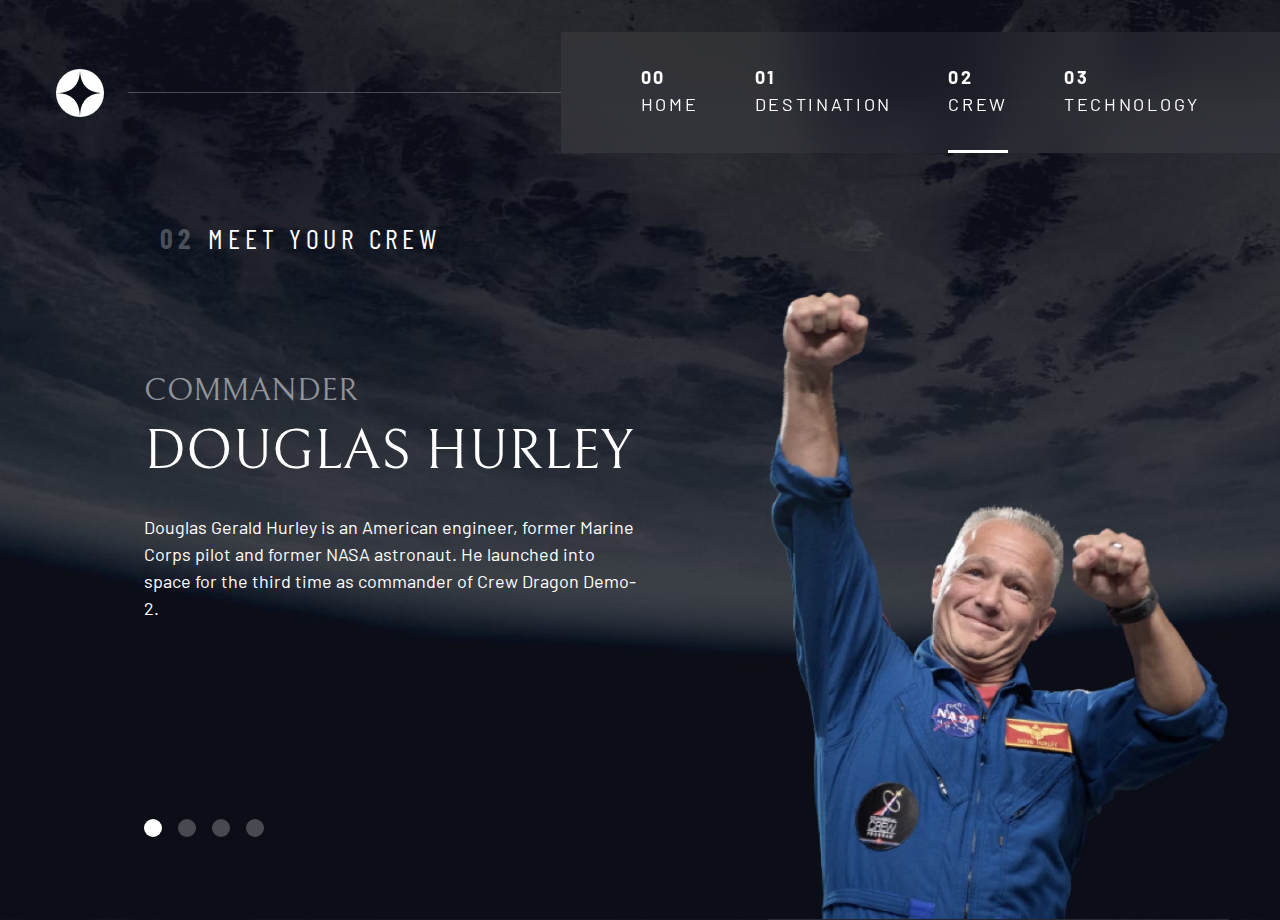
==== crew.html @ fe909b0f "File reorganization" ====
<!DOCTYPE html>
<html lang="en">
<head>
  <meta charset="UTF-8">
  <meta name="viewport" content="width=device-width, initial-scale=1.0">

  <link rel="icon" type="image/png" sizes="32x32" href="./assets/favicon-32x32.png">
  <!-- Google fonts -->
  <link rel="preconnect" href="https://fonts.googleapis.com">
  <link rel="preconnect" href="https://fonts.gstatic.com" crossorigin>
  <link
    href="https://fonts.googleapis.com/css2?family=Barlow+Condensed:wght@400;700&family=Bellefair&family=Barlow:wght@400;700&display=swap"
    rel="stylesheet">
  
  <!-- Our custom CSS -->
  <link rel="stylesheet" href="index.css">
  
  <title>Frontend Mentor | Space tourism website</title>
  <script src="index.js" defer></script>
  <script src="tabs.js" type="module" defer></script>
  <script src="crew.js" type="module" defer></script>
  
  <title>Frontend Mentor | Space tourism website</title>
</head>

<body class="crew">
  <a class="skip-to-content" href="#main">Skip to content</a>
  <header class="primary-header flex">
    <div>
      <img src="./assets/shared/logo.svg" alt="space-tourism-logo" class="logo">
    </div>
    <button class="mobile-nav-toggle" aria-controls="primary-navigation"><span class="sr-only"
        aria-expanded="false">Menu</span></button>
    <nav>
      <ul id="primary-navigation" data-visible="false" class="primary-navigation underline-indicators flex">
        <li><a class="ff-sans-cond uppercase text-white letter-spacing-2" href="index.html"><span
              aria-hidden="true">00</span> Home</a></li>
        <li><a class="ff-sans-cond uppercase text-white letter-spacing-2"
            href="destination.html"><span aria-hidden="true">01</span> Destination</a></li>
        <li class="active"><a class="ff-sans-cond uppercase text-white letter-spacing-2" href="crew.html"><span
              aria-hidden="true">02</span> Crew</a></li>
        <li><a class="ff-sans-cond uppercase text-white letter-spacing-2" href="technology.html"><span
              aria-hidden="true">03</span> Technology</a></li>
      </ul>
    </nav>
  </header>

  <main id="main" class="grid-container grid-container--crew flow">
    <h1 class="numbered-title"><span aria-hidden="true">02</span>Meet your crew</h1>

    <div class="dot-indicators flex" role="tablist" aria-label="crew member list">
      <button aria-selected="true" role="tab" aria-controls="commander-tab" tabindex="0">
        <span class="sr-only">The commander</span></button>
      <button aria-selected="false" role="tab" aria-controls="specialist-tab" tabindex="-1">
        <span class="sr-only">The mission specialist</span></button>
      <button aria-selected="false" role="tab" aria-controls="pilot-tab" tabindex="-1">
        <span class="sr-only">The pilot</span></button>
      <button aria-selected="false" role="tab" aria-controls="engineer-tab" tabindex="-1">
        <span class="sr-only">The crew engineer</span></button>
    </div>
    
    <article class="crew-details flow" role="tabpanel" tabindex="0">
      <header class="flow flow--space-small">
        <h2 id="role" class="fs-600 ff-serif uppercase">Commander</h2>
        <p id="name" class="fs-700 uppercase ff-serif">Douglas Hurley</p>
      </header>
      
      <p id="bio">Douglas Gerald Hurley is an American engineer, former Marine Corps pilot
      and former NASA astronaut. He launched into space for the third time as
      commander of Crew Dragon Demo-2.</p>
    </article>
    
    <picture>
      <source id="image-webp" srcset="assets/crew/image-douglas-hurley.webp" type="image/webp">
      <img id="image-png" src="assets/crew/image-douglas-hurley.png" alt="Douglas Hurley">
    </picture>
  </main>

</body>
</html>
---- index.css ----
@import url("https://fonts.googleapis.com/css2?family=Barlow+Condensed:wght@400;700&family=Barlow:wght@400;700&family=Bellefair&display=swap");

/* ----------------------------- */
/*      Custom properties        */
/* ----------------------------- */

:root {
  /* colors */
  /* setting values like this allows for easier modification of alpha value */
  --clr-dark: 230 35% 7%;
  --clr-light: 231 77% 90%;
  --clr-white: 0 0% 100%;

  /* font-sizes */
  --fs-900: clamp(5rem, 8vw + 1rem, 9.375rem);
  --fs-800: 3.5rem;
  --fs-700: 1.5rem;
  --fs-600: 1rem;
  --fs-500: 1rem;
  --fs-400: 0.9375rem;
  --fs-300: 1rem;
  --fs-200: 0.875rem;

  /* font-families */
  --ff-serif: "Bellefair", serif;
  --ff-sans-cond: "Barlow Condensed", sans-serif;
  --ff-sans-normal: "Barlow", sans-serif;
}

/* Tablet screens */
@media (min-width: 35em) {
  :root {
    /* font-sizes */
    --fs-800: 5rem;
    --fs-700: 2.5rem;
    --fs-600: 1.5rem;
    --fs-500: 1.25rem;
    --fs-400: 1rem;
  }
}

/* Laptop screens */
@media (min-width: 45em) {
  :root {
    /* font-sizes */
    --fs-800: 6.25rem;
    --fs-700: 3.5rem;
    --fs-600: 2rem;
    --fs-500: 1.75rem;
    --fs-400: 1.125rem;
  }
}

/* ----------------------------- */
/*      Reset                    */
/* ----------------------------- */

/* Box sizing */
*,
*::before,
*::after {
  box-sizing: border-box;
}

/* Reset margins */

body,
h1,
h2,
h3,
h4,
h5,
p,
figure,
picture {
  margin: 0;
}

h1,
h2,
h3,
h4,
h5,
p {
  font-weight: 400;
}

/* set up the body */
body {
  font-family: var(--ff-sans-normal);
  font-size: var(--fs-400);
  color: hsl(var(--clr-white));
  background-color: hsl(var(--clr-dark));
  line-height: 1.5;
  min-height: 100vh;

  display: grid;
  grid-template-rows: min-content 1fr;

  overflow-x: hidden;
}

/* make images easier to work with */
img,
picture {
  max-width: 100%;
  display: block;
}

/* make forms elements easier to work with */
input,
button,
textarea,
select {
  font: inherit;
}

/* remove animations for people who've turned them off */
@media (prefers-reduced-motion: reduce) {
  *,
  *::before,
  *::after {
    animation-duration: 0.01ms !important;
    animation-iteration-count: 1 !important;
    transition-duration: 0.01ms !important;
    scroll-behavior: auto !important;
  }
}

/* ----------------------------- */
/*      Utility classes          */
/* ----------------------------- */

/* general */

.flex {
  display: flex;
  gap: var(--gap, 1rem);
}

.grid {
  display: grid;
  gap: var(--gap, 1rem);
}

.d-block {
  display: block;
}

.flow > *:where(:not(:first-child)) {
  margin-top: var(--flow-space, 1rem);
}

.flow--space-small {
  --flow-space: .75rem;
}

.container {
  /* logical property that looks at inline access (left/right) */
  padding-inline: 2em;
  margin-inline: auto;
  max-width: 80rem;
}

/* screen reader (assistive tech) */
.sr-only {
  position: absolute;
  width: 1px;
  height: 1px;
  padding: 0;
  margin: -1px;
  overflow: hidden;
  clip: rect(0, 0, 0, 0);
  white-space: nowrap;
  border: 0;
}

.skip-to-content {
  position: absolute;
  z-index: 9999;
  background: hsl(var(--clr-white));
  color: hsl(var(--clr-dark));
  padding: 0.5em 1em;
  margin-inline: auto;
  transform: translateY(-100%);
  transition: transform 250ms ease-in;
}

.skip-to-content:focus {
  transform: translateY(0);
}

/* colors */

.bg-dark {
  background-color: hsl(var(--clr-dark));
}
.bg-accent {
  background-color: hsl(var(--clr-light));
}
.bg-white {
  background-color: hsl(var(--clr-white));
}

.text-dark {
  color: hsl(var(--clr-dark));
}
.text-accent {
  color: hsl(var(--clr-light));
}
.text-white {
  color: hsl(var(--clr-white));
}

/* typography */
.ff-serif {
  font-family: var(--ff-serif);
}
.ff-cond {
  font-family: var(--ff-sans-cond);
}
.ff-sans-normal {
  font-family: var(--ff-sans-normal);
}

.letter-spacing-1 {
  letter-spacing: 4.75px;
}
.letter-spacing-2 {
  letter-spacing: 2.7px;
}
.letter-spacing-3 {
  letter-spacing: 2.35px;
}

.uppercase {
  text-transform: uppercase;
}

.fs-900 {
  font-size: var(--fs-900);
}
.fs-800 {
  font-size: var(--fs-800);
}
.fs-700 {
  font-size: var(--fs-700);
}
.fs-600 {
  font-size: var(--fs-600);
}
.fs-500 {
  font-size: var(--fs-500);
}
.fs-400 {
  font-size: var(--fs-400);
}
.fs-300 {
  font-size: var(--fs-300);
}
.fs-200 {
  font-size: var(--fs-200);
}

.fs-900,
.fs-800,
.fs-700,
.fs-600 {
  line-height: 1.1;
}

.numbered-title {
  font-family: var(--ff-sans-cond);
  font-size: var(--fs-500);
  text-transform: uppercase;
  letter-spacing: 4.72px;
}

.numbered-title span {
  margin-right: 0.5em;
  font-weight: 700;
  color: hsl(var(--clr-white) / 0.25);
}

/* ----------------------------- */
/*      Components        */
/* ----------------------------- */

.large-button {
  font-size: 2rem;
  position: relative;
  display: inline-grid;
  z-index: 1;
  place-items: center;
  padding: 0 1.5em;
  border-radius: 50%;
  aspect-ratio: 1;
  text-decoration: none;
}

.large-button::after {
  content: "";
  position: absolute;
  z-index: -1;
  background: hsl(var(--clr-white) / 0.15);
  width: 100%;
  height: 100%;
  border-radius: 50%;
  opacity: 0;
  transition: opacity 500ms linear, transform 50ms ease-in-out;
}

.large-button:hover::after,
.large-button:focus::after {
  opacity: 1;
  transform: scale(1.5);
}

/* primary-header */

.logo {
  margin: 1.5rem clamp(1.5rem, 5vw, 3.5rem);
}

.primary-header {
  justify-content: space-between;
  align-items: center;
}

.primary-navigation {
  --gap: clamp(1.5rem, 5vw, 3.5rem);
  --underline-gap: 2rem;
  list-style: none;
  padding: 0;
  margin: 0;
  background: hsl(var(--clr-dark) / 0.95);
}

.primary-navigation a {
  text-decoration: none;
}

.primary-navigation a > span {
  font-weight: 700;
  margin-right: 0.5em;
}

.mobile-nav-toggle {
  display: none;
}

@supports (backdrop-filter: blur(1.5rem)) {
  .primary-navigation {
    background: hsl(var(--clr-white) / 0.05);
    backdrop-filter: blur(1.5rem);
  }
}

@media (max-width: 35rem) {
  .primary-navigation {
    --underline-gap: 0.5rem;
    position: fixed;
    z-index: 1000;
    inset: 0 0 0 30%;
    list-style: none;
    padding: min(20rem, 15vh) 2rem;
    margin: 0;
    flex-direction: column;
    transform: translateX(100%);
    transition: transform 500ms ease-in-out;
  }

  .primary-navigation[data-visible="true"] {
    transform: translateX(0);
  }

  .primary-navigation.underline-indicators > .active {
    border: 0;
  }

  .mobile-nav-toggle {
    display: block;
    position: absolute;
    z-index: 2000;
    right: 1rem;
    top: 2rem;
    background: transparent;
    background-image: url(./assets/shared/icon-hamburger.svg);
    background-repeat: no-repeat;
    background-position: center;
    width: 1.5rem;
    aspect-ratio: 1;
    border: 0;
  }

  .mobile-nav-toggle[aria-expanded="true"] {
    background-image: url(./assets/shared/icon-close.svg);
  }

  .mobile-nav-toggle:focus-visible {
    outline: 5px solid white;
    outline-offset: 5px;
  }
}

@media (min-width: 35em) {
  .primary-navigation {
    padding-inline: clamp(3rem, 7vw, 5rem);
  }
}

@media (min-width: 35em) and (max-width: 44.999em) {
  .primary-navigation a > span {
    display: none;
  }
}

@media (min-width: 45em) {
  .primary-header::after {
    content: "";
    display: block;
    position: relative;
    height: 1px;
    width: 100%;
    margin-right: -2.5rem;
    background: hsl(var(--clr-white) / 0.25);
    order: 1;
  }

  nav {
    order: 2;
  }

  .primary-navigation {
    margin-block: 2rem;
  }
}

.underline-indicators > * {
  cursor: pointer;
  padding: var(--underline-gap, .5rem) 0;
  border: 0;
  border-bottom: 0.2rem solid hsl(var(--clr-white) / 0);
  background-color: transparent;
}

.underline-indicators > *:hover,
.underline-indicators > *:focus {
  border-color: hsl(var(--clr-white) / 0.5);
}

.underline-indicators > .active,
.underline-indicators > [aria-selected="true"] {
  color: hsl(var(--clr-white) / 1);
  border-color: hsl(var(--clr-white) / 1);
}

.tab-list {
  --gap: 2rem;
}

.dot-indicators > * {
  cursor: ponter;
  border: 0;
  border-radius: 50%;
  aspect-ratio: 1;
  padding: 0.5em;
  background-color: hsl(var(--clr-white) / 0.25);
}

.dot-indicators > *:hover,
.dot-indicators > *:focus {
  background-color: hsl(var(--clr-white) / 0.5);
}

.dot-indicators > [aria-selected="true"] {
  background-color: hsl(var(--clr-white) / 1);
}

.numbered-indicators {
  flex-direction: column;
  --gap: 2rem;
}
.numbered-indicators > * {
  width: clamp(3rem, 7vw, 5rem);
  height: clamp(3rem, 7vw, 5rem);
  cursor: pointer;
  border-radius: 50%;
  border-color: hsl(var(--clr-white) / 0.25);
  aspect-ratio: 1;
}

.numbered-indicators > *:hover,
.numbered-indicators > *:focus {
  border-color: hsl(var(--clr-white) / 0.5);
}

.numbered-indicators > [aria-selected="true"] {
  border-color: hsl(var(--clr-white) / 1);
  background-color: hsl(var(--clr-white));
  color: hsl(var(--clr-dark));
}

/* ------------------------------------- */
/*      Page specific background         */
/* ------------------------------------- */

body {
  background-size: cover;
  background-position: bottom center;
}
/* home */

.home {
  background-image: url(./assets/home/background-home-mobile.jpg);
}

@media (min-width: 35rem) {
  .home {
    background-position: center center;
    background-image: url(./assets/home/background-home-tablet.jpg);
  }
}

@media (min-width: 45rem) {
  .home {
    background-image: url(./assets/home/background-home-desktop.jpg);
  }
}

/* destination */

.destination {
  background-image: url(./assets/destination/background-destination-mobile.jpg);
}

@media (min-width: 35rem) {
  .destination {
    background-position: center center;
    background-image: url(./assets/destination/background-destination-tablet.jpg);
  }
}

@media (min-width: 45rem) {
  .destination {
    background-image: url(./assets/destination/background-destination-desktop.jpg);
  }
}

/* crew */

.crew {
  background-image: url(./assets/crew/background-crew-mobile.jpg);
}

@media (min-width: 35rem) {
  .crew {
    background-position: center center;
    background-image: url(./assets/crew/background-crew-tablet.jpg);
  }
}

@media (min-width: 45rem) {
  .crew {
    background-image: url(./assets/crew/background-crew-desktop.jpg);
  }
}

/* technology */
.technology {
  background-image: url(./assets/technology/background-technology-mobile.jpg);
}

@media (min-width: 35rem) {
  .technology {
    background-image: url(./assets/technology/background-technology-tablet.jpg);
  }
}

@media (min-width: 45rem) {
  .technology {
    background-image: url(./assets/technology/background-technology-desktop.jpg);
  }
}

/* ------------------------------------- */
/*      Layout                           */
/* ------------------------------------- */

.grid-container {
  text-align: center;
  /* border: 5px solid limegreen; */
  display: grid;
  place-items: center;
  padding-inline: 1rem;
  padding-bottom: 3rem;
}

.grid-container p:not([class]){
  /* ch unit is roughly equivalent to width of "0" character */
  max-width: 50ch;
}

.numbered-title {
  grid-area: title;
}

/* destination layout */

.grid-container--destination {
  --flow-space: 2rem;
  grid-template-areas:
    "title"
    "image"
    "tabs"
    "content";
}

.grid-container--destination > picture {
  grid-area: image;
  max-width: 60%;
  align-self: start;
}

.grid-container--destination > .tab-list {
  grid-area: tabs;
}

.grid-container--destination > .destination-info {
  grid-area: content;
}

.destination-meta {
  flex-direction: column;
  border-top: 1px solid hsl(var(--clr-white) / 0.1);
  padding-top: 2.5rem;
  margin-top: 2.5rem;
}

.destination-meta p {
  font-size: 1.75rem;
}

/* crew layout */

.grid-container--crew {
  --flow-space: 2rem;
  grid-template-areas:
    "title"
    "image"
    "tabs"
    "content";
}

.grid-container--crew > picture {
  grid-area: image;
  max-width: 60%;
  border-bottom: 1px solid hsl(var(--clr-white) / 0.1);
}

.grid-container--crew > .dot-indicators {
  grid-area: tabs;
}

.grid-container--crew > .crew-details {
  grid-area: content;
}

.crew-details h2 {
  opacity: .5;
}

/* technology layout */

.grid-container--technology {
  padding: 0;
  --flow-space: 2rem;
  grid-template-areas: 
    "title"
    "image"
    "tabs"
    "content";
}

.grid-container--technology > picture {
  grid-area: image;
  max-width: 100%;
  padding-block: 2em;
}

.grid-container--technology > .numbered-indicators {
  grid-area: tabs;
  flex-direction: row;
}

.grid-container--technology > .technology-details {
  grid-area: content;
  padding: 2em 2em 3em;
  /* max-width: 45ch; */
}


/* For tablet screens */
@media (min-width: 35em) {
  .numbered-title {
    justify-self: start;
    margin-top: 2rem;
    padding-left: 1rem;
  }

  .destination-meta {
    flex-direction: row;
    justify-content: space-evenly;
  }
  
  .grid-container--crew {
    padding: 0;
    grid-template-areas:
      "title"
      "content"
      "tabs"
      "image";
  }

  .grid-container--technology > picture {
    padding: 4rem 0;
  }

  .grid-container--technology > .technology-details {
    padding-inline: 5rem;
    padding-bottom: 4rem;
  }
}

/* For laptop screens */
@media (min-width: 45em) {
  .grid-container {
    text-align: left;
    column-gap: var(--container-gap, 2rem);
    grid-template-columns: minmax(1rem, 1fr) repeat(2, minmax(0px, 40rem)) minmax(1rem, 1fr);
  }

  .grid-container--home > *:first-child {
    grid-column: 2;
    /* outline: 2px solid red; */
  }

  .grid-container--home > *:last-child {
    grid-column: 3;
    /* outline: 2px solid yellow; */
  }

  .grid-container--home {
    padding-bottom: max(6rem, 20vh);
    align-items: end;
  }

  .grid-container--destination {
    justify-items: start;
    align-content: start;
    grid-template-areas: 
      '. title title .'
      '. image tabs .'
      '. image content .';
  }

  .grid-container--destination > picture {
    max-width: 90%;
  }

  .destination-meta {
    --gap: min(5vw, 5rem);
    justify-content: flex-start;
  }

  .grid-container--crew {
    grid-template-columns: minmax(1rem, 1fr) minmax(0, 37rem) minmax(0, 23rem) minmax(1rem, 1fr);
    justify-items: start;
    grid-template-areas:
      ". title title ."
      ". content image ."
      ". tabs image .";
  }

  .grid-container--crew > .dot-indicators {
    justify-self: start;
  }

  .grid-container--crew > picture {
    grid-column: span 2;
    align-self: end;
    max-width: 90%;
  }

  .grid-container--technology {
    /* grid-template-columns: minmax(1rem, 2rem) repeat(3, minmax(0px, 40rem)); */
    grid-template-columns: minmax(1rem, 3rem) minmax(0, 5em) minmax(10rem, 40rem) minmax(1rem, 20rem);
    justify-items: start;
    grid-template-areas: 
      ". title title ."
      ". tabs content image"
      ". tabs content image";
  }

  .grid-container--technology > .numbered-indicators {
    flex-direction: column;
    padding-right: 5rem;
    
    align-self: center;
    /* border: 1px solid red; */
  }

  .grid-container--technology > .technology-details {
    /* border: 1px solid yellow; */
    padding-inline: 0;
    /* justify-self: start; */
    
  }

  .grid-container--technology > picture {
    /* border: 1px solid limegreen; */
    grid-column: span 2;
    justify-self: end;
    align-self: start;
    max-width: 100%;
  }

}
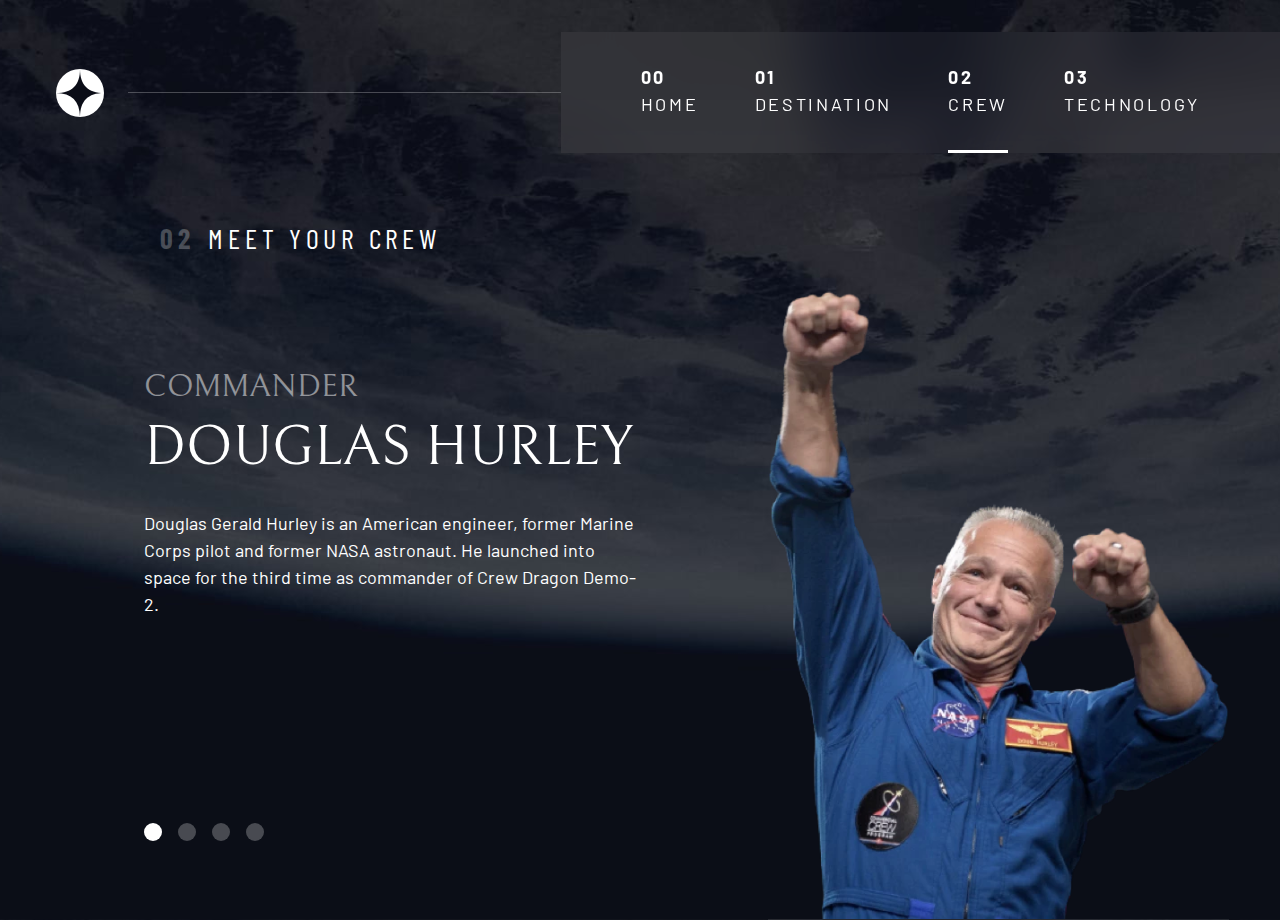
==== commit 125c21fc: "Added ARIA role to primary nav" ====
--- a/crew.html
+++ b/crew.html
@@ -29,7 +29,7 @@
     <div>
       <img src="./assets/shared/logo.svg" alt="space-tourism-logo" class="logo">
     </div>
-    <button class="mobile-nav-toggle" aria-controls="primary-navigation"><span class="sr-only"
+    <button class="mobile-nav-toggle" aria-controls="primary-navigation"><span class="sr-only" role="navigation"
         aria-expanded="false">Menu</span></button>
     <nav>
       <ul id="primary-navigation" data-visible="false" class="primary-navigation underline-indicators flex">
--- a/index.css
+++ b/index.css
@@ -599,6 +599,7 @@
 .grid-container p:not([class]){
   /* ch unit is roughly equivalent to width of "0" character */
   max-width: 50ch;
+  padding-bottom: 1rem;
 }
 
 .numbered-title {
